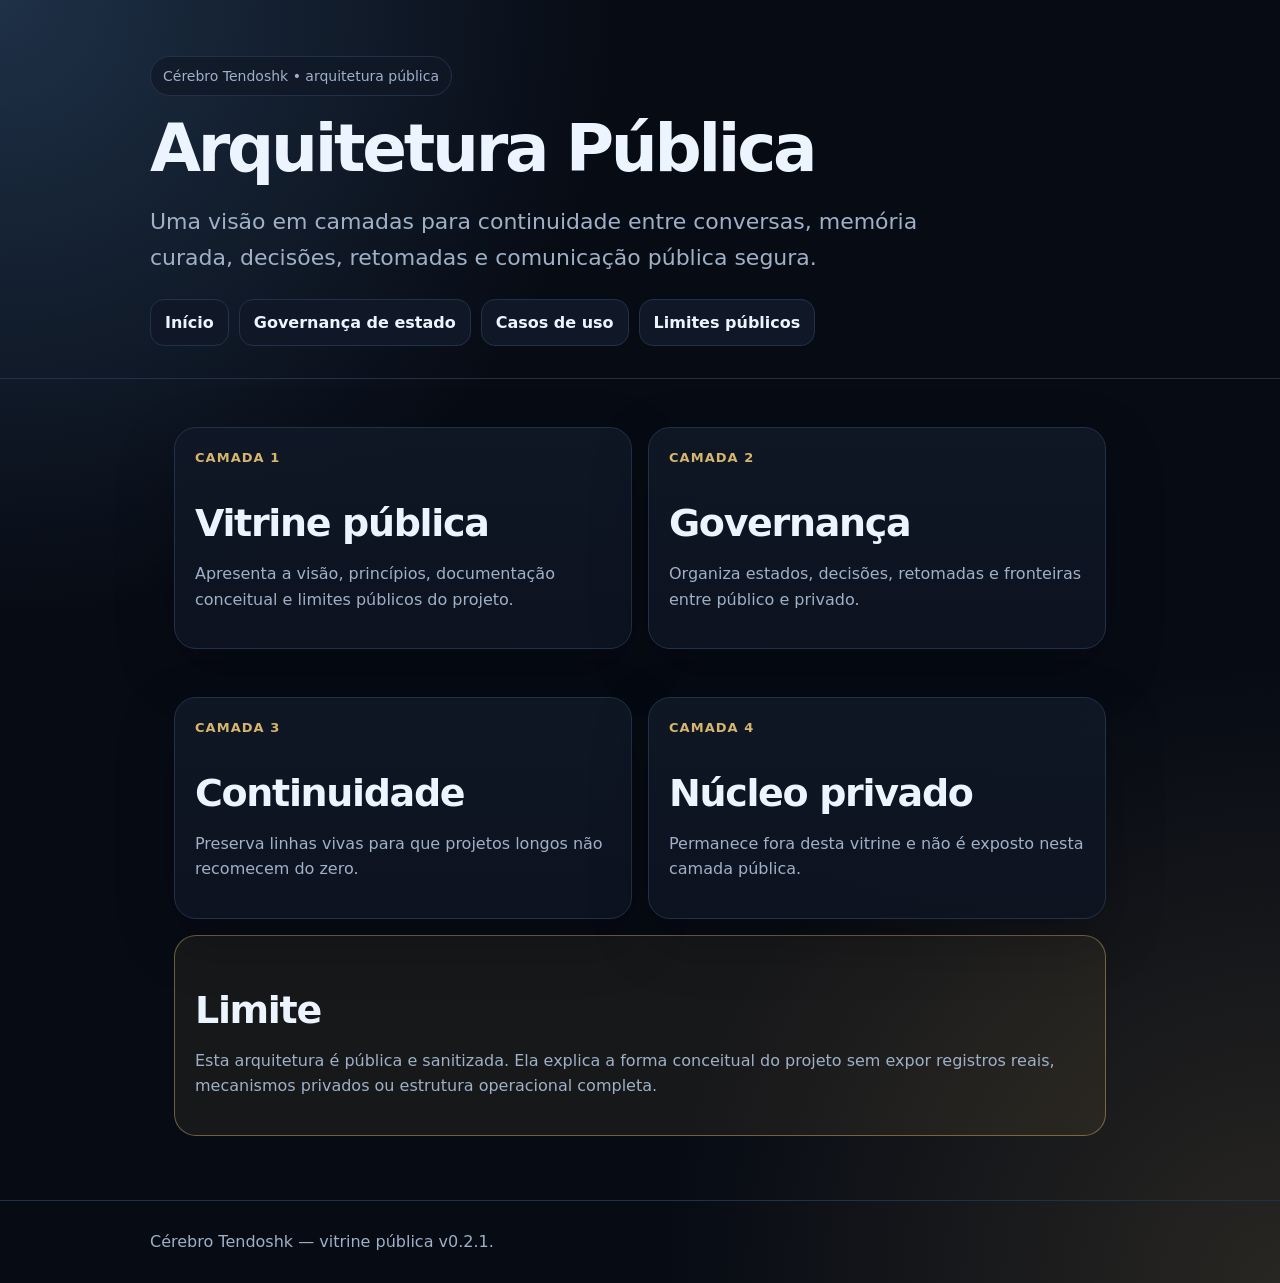
==== site/arquitetura.html @ 20a048a1 "site: add internal architecture page" ====
<!doctype html>
<html lang="pt-BR">
<head>
  <meta charset="utf-8">
  <meta name="viewport" content="width=device-width, initial-scale=1">
  <title>Arquitetura Pública — Cérebro Tendoshk</title>
  <meta name="description" content="Arquitetura pública sanitizada do Cérebro Tendoshk.">
  <link rel="stylesheet" href="style.css">
</head>
<body>
  <header><div class="wrap">
    <div class="badge">Cérebro Tendoshk • arquitetura pública</div>
    <h1>Arquitetura Pública</h1>
    <p class="lead">Uma visão em camadas para continuidade entre conversas, memória curada, decisões, retomadas e comunicação pública segura.</p>
    <nav class="nav"><a class="btn" href="index.html">Início</a><a class="btn" href="governanca-de-estado.html">Governança de estado</a><a class="btn" href="casos-de-uso.html">Casos de uso</a><a class="btn" href="limites-publicos.html">Limites públicos</a></nav>
  </div></header>
  <main class="wrap">
    <section class="grid">
      <article class="card"><div class="kicker">Camada 1</div><h2>Vitrine pública</h2><p>Apresenta a visão, princípios, documentação conceitual e limites públicos do projeto.</p></article>
      <article class="card"><div class="kicker">Camada 2</div><h2>Governança</h2><p>Organiza estados, decisões, retomadas e fronteiras entre público e privado.</p></article>
      <article class="card"><div class="kicker">Camada 3</div><h2>Continuidade</h2><p>Preserva linhas vivas para que projetos longos não recomecem do zero.</p></article>
      <article class="card"><div class="kicker">Camada 4</div><h2>Núcleo privado</h2><p>Permanece fora desta vitrine e não é exposto nesta camada pública.</p></article>
    </section>
    <section class="notice"><h2>Limite</h2><p>Esta arquitetura é pública e sanitizada. Ela explica a forma conceitual do projeto sem expor registros reais, mecanismos privados ou estrutura operacional completa.</p></section>
  </main>
  <footer><div class="wrap">Cérebro Tendoshk — vitrine pública v0.2.1.</div></footer>
</body>
</html>
---- site/style.css ----
:root { color-scheme: dark; --bg: #070b14; --panel: #101827; --text: #ecf4ff; --muted: #9fb0c7; --line: #22314a; --accent: #71b7ff; --accent-2: #d6b56d; --good: #8ee6a8; }
* { box-sizing: border-box; }
body { margin: 0; font-family: Inter, ui-sans-serif, system-ui, -apple-system, BlinkMacSystemFont, "Segoe UI", sans-serif; background: radial-gradient(circle at top left, rgba(113,183,255,.22), transparent 34%), radial-gradient(circle at bottom right, rgba(214,181,109,.16), transparent 34%), var(--bg); color: var(--text); line-height: 1.6; }
a { color: var(--accent); text-decoration: none; }
a:hover { text-decoration: underline; }
header { padding: 56px 24px 32px; border-bottom: 1px solid var(--line); }
main { padding: 32px 24px 64px; }
footer { border-top: 1px solid var(--line); padding: 28px 24px; color: var(--muted); }
.wrap { max-width: 980px; margin: 0 auto; }
.badge { display: inline-flex; gap: 8px; align-items: center; border: 1px solid var(--line); background: rgba(16,24,39,.76); color: var(--muted); border-radius: 999px; padding: 8px 12px; font-size: 14px; }
h1 { font-size: clamp(36px, 6vw, 66px); line-height: 1; margin: 20px 0 14px; letter-spacing: -0.05em; }
h2 { font-size: clamp(24px, 4vw, 38px); line-height: 1.1; margin: 34px 0 12px; letter-spacing: -0.035em; }
h3 { margin: 24px 0 8px; }
p, li { color: var(--muted); }
.lead { color: var(--muted); max-width: 820px; font-size: clamp(18px, 2.2vw, 22px); }
.nav { display: flex; flex-wrap: wrap; gap: 10px; margin-top: 24px; }
.btn { display: inline-flex; align-items: center; justify-content: center; padding: 10px 14px; border-radius: 14px; border: 1px solid var(--line); background: var(--panel); color: var(--text); font-weight: 700; }
.btn.primary { border-color: rgba(113,183,255,.55); background: linear-gradient(135deg, rgba(113,183,255,.22), rgba(214,181,109,.12)); }
.card { border: 1px solid var(--line); background: linear-gradient(180deg, rgba(16,24,39,.88), rgba(13,19,32,.92)); border-radius: 22px; padding: 20px; box-shadow: 0 20px 60px rgba(0,0,0,.24); margin: 16px 0; }
.grid { display: grid; grid-template-columns: repeat(2, minmax(0, 1fr)); gap: 16px; }
.kicker { color: var(--accent-2); font-weight: 800; letter-spacing: .08em; text-transform: uppercase; font-size: 13px; }
.notice { border: 1px solid rgba(214,181,109,.46); background: rgba(214,181,109,.08); border-radius: 22px; padding: 20px; }
code, pre { color: #b9dcff; }
pre { overflow: auto; border: 1px solid var(--line); border-radius: 16px; padding: 16px; background: rgba(16,24,39,.7); }
table { width: 100%; border-collapse: collapse; margin: 18px 0; }
th, td { border: 1px solid var(--line); padding: 10px; vertical-align: top; }
th { color: var(--text); background: rgba(113,183,255,.1); }
@media (max-width: 760px) { .grid { grid-template-columns: 1fr; } header { padding-top: 42px; } }
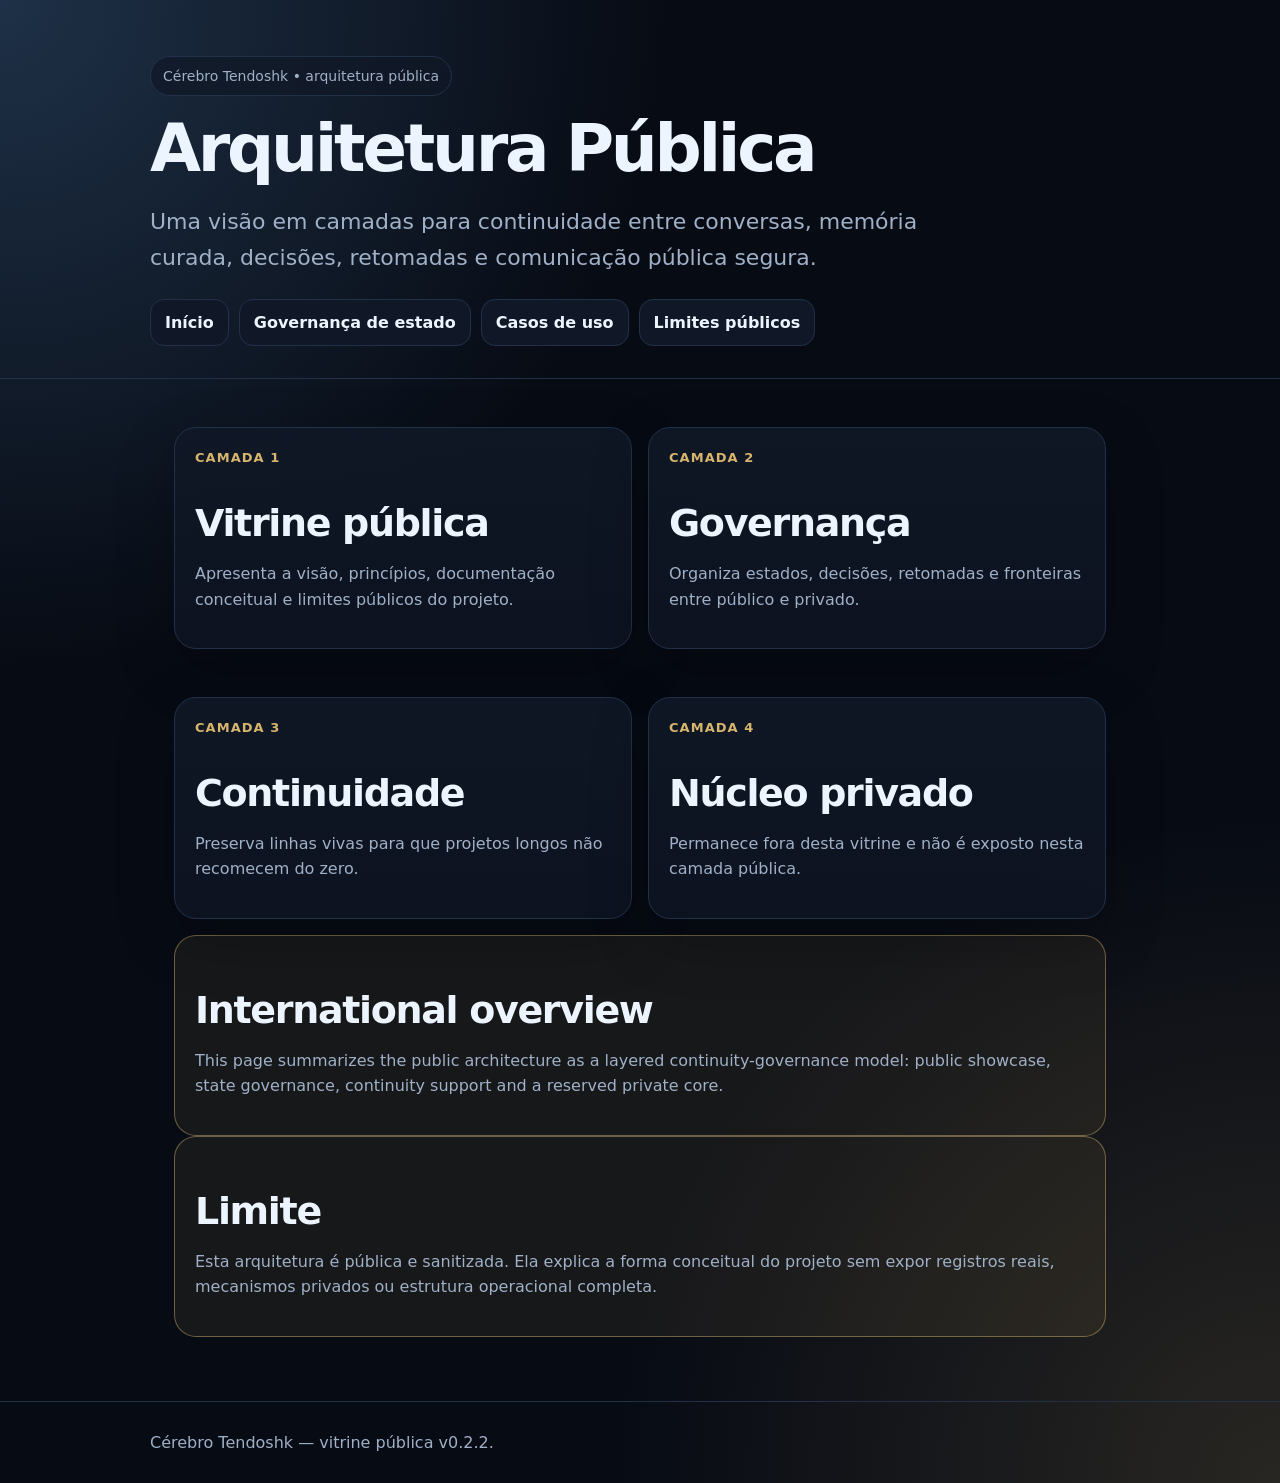
==== commit c14845b6: "docs: add international overview to architecture page" ====
--- a/site/arquitetura.html
+++ b/site/arquitetura.html
@@ -21,8 +21,9 @@
       <article class="card"><div class="kicker">Camada 3</div><h2>Continuidade</h2><p>Preserva linhas vivas para que projetos longos não recomecem do zero.</p></article>
       <article class="card"><div class="kicker">Camada 4</div><h2>Núcleo privado</h2><p>Permanece fora desta vitrine e não é exposto nesta camada pública.</p></article>
     </section>
+    <section class="notice"><h2>International overview</h2><p>This page summarizes the public architecture as a layered continuity-governance model: public showcase, state governance, continuity support and a reserved private core.</p></section>
     <section class="notice"><h2>Limite</h2><p>Esta arquitetura é pública e sanitizada. Ela explica a forma conceitual do projeto sem expor registros reais, mecanismos privados ou estrutura operacional completa.</p></section>
   </main>
-  <footer><div class="wrap">Cérebro Tendoshk — vitrine pública v0.2.1.</div></footer>
+  <footer><div class="wrap">Cérebro Tendoshk — vitrine pública v0.2.2.</div></footer>
 </body>
 </html>
